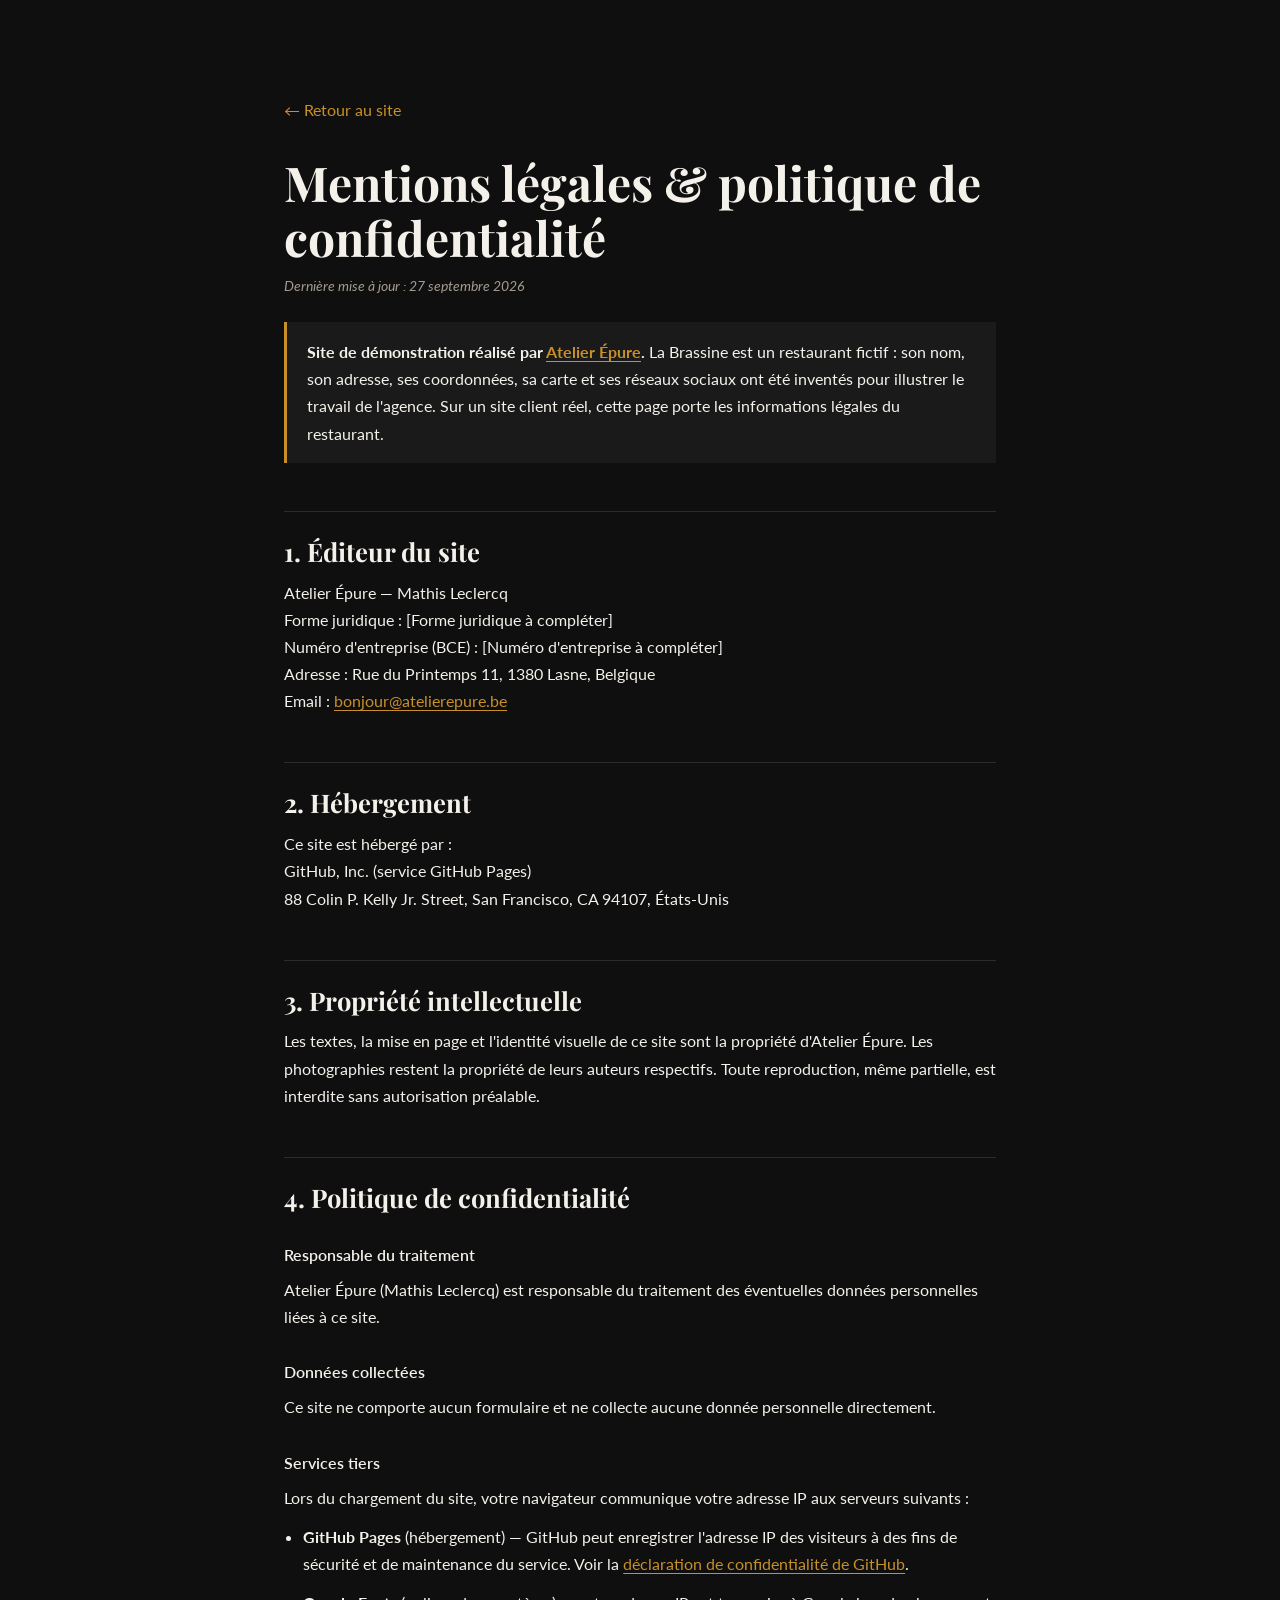
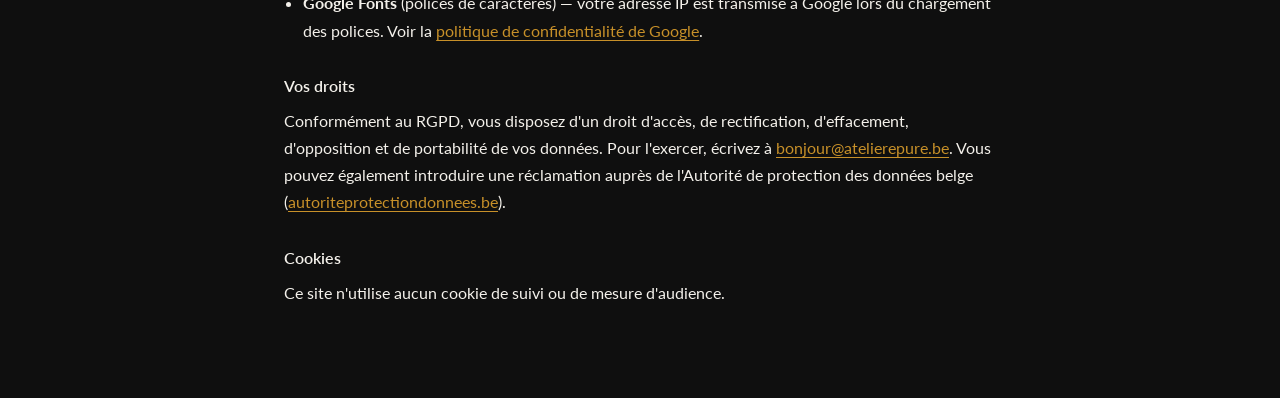
==== mentions-legales.html @ 1005c902 "Ajout mentions légales & politique de confidentialité (RGPD) Nouvelle page mentions-legales.html + l" ====
<!DOCTYPE html>
<html lang="fr">
<head>
  <meta charset="UTF-8">
  <meta name="viewport" content="width=device-width, initial-scale=1.0">
  <title>Mentions légales & confidentialité — La Brassine</title>
  <meta name="description" content="Mentions légales et politique de confidentialité du site de démonstration La Brassine, réalisé par Atelier Épure.">
  <meta name="robots" content="noindex, follow">

  <link rel="icon" type="image/png" href="assets/favicon.png?v=3">
  <link rel="preconnect" href="https://fonts.googleapis.com">
  <link rel="preconnect" href="https://fonts.gstatic.com" crossorigin>
  <link href="https://fonts.googleapis.com/css2?family=Yeseva+One&family=Playfair+Display:wght@400;500;600&family=Lato:wght@400;700&display=swap" rel="stylesheet">
  <link rel="stylesheet" href="styles.css?v=6">

  <style>
    /* Page légale : texte long, pas de mise en page hero — sobre par design, reprend les tokens du site */
    body { background: var(--background); color: var(--foreground); }
    .legal-page { max-width: 760px; margin: 0 auto; padding: 96px 24px 80px; line-height: 1.7; font-family: var(--font-body); }
    .legal-page a { color: var(--primary); text-decoration: underline; text-underline-offset: 3px; }
    .legal-page .retour { display: inline-block; margin-bottom: 32px; text-decoration: none; }
    .legal-page h1 { font-family: var(--font-display); font-size: clamp(2rem, 5vw, 3rem); line-height: 1.15; margin: 0 0 8px; }
    .legal-page h2 { font-family: var(--font-display); font-size: 1.6rem; line-height: 1.2; margin: 48px 0 12px; padding-top: 24px; border-top: 1px solid hsl(36 30% 94% / .12); }
    .legal-page h3 { font-family: var(--font-body); font-size: 1rem; font-weight: 600; margin: 28px 0 8px; }
    .legal-page p, .legal-page li { margin: 0 0 12px; }
    .legal-page ul { padding-left: 1.2em; list-style: disc; }
    .legal-page .maj { color: var(--muted-foreground); font-size: .9rem; }
    .legal-page .demo-note { background: var(--card); border-left: 3px solid var(--primary); padding: 16px 20px; margin: 24px 0 8px; }
  </style>
</head>
<body>

  <main class="legal-page">
    <a href="index.html" class="retour">&larr; Retour au site</a>

    <h1>Mentions légales & politique de confidentialité</h1>
    <p class="maj"><em>Dernière mise à jour : 27 septembre 2026</em></p>

    <p class="demo-note">
      <strong>Site de démonstration réalisé par <a href="https://atelier-epure.github.io/atelier-epure-landing/">Atelier Épure</a>.</strong>
      La Brassine est un restaurant fictif : son nom, son adresse, ses coordonnées, sa carte et ses réseaux sociaux ont été
      inventés pour illustrer le travail de l'agence. Sur un site client réel, cette page porte les informations légales
      du restaurant.
    </p>

    <h2>1. Éditeur du site</h2>
    <p>
      Atelier Épure — Mathis Leclercq<br>
      Forme juridique : [Forme juridique à compléter]<br>
      Numéro d'entreprise (BCE) : [Numéro d'entreprise à compléter]<br>
      Adresse : Rue du Printemps 11, 1380 Lasne, Belgique<br>
      Email : <a href="mailto:bonjour@atelierepure.be">bonjour@atelierepure.be</a>
    </p>

    <h2>2. Hébergement</h2>
    <p>
      Ce site est hébergé par :<br>
      GitHub, Inc. (service GitHub Pages)<br>
      88 Colin P. Kelly Jr. Street, San Francisco, CA 94107, États-Unis
    </p>

    <h2>3. Propriété intellectuelle</h2>
    <p>
      Les textes, la mise en page et l'identité visuelle de ce site sont la propriété d'Atelier Épure. Les photographies
      restent la propriété de leurs auteurs respectifs. Toute reproduction, même partielle, est interdite sans
      autorisation préalable.
    </p>

    <h2>4. Politique de confidentialité</h2>

    <h3>Responsable du traitement</h3>
    <p>Atelier Épure (Mathis Leclercq) est responsable du traitement des éventuelles données personnelles liées à ce site.</p>

    <h3>Données collectées</h3>
    <p>Ce site ne comporte aucun formulaire et ne collecte aucune donnée personnelle directement.</p>
    

    <h3>Services tiers</h3>
    <p>Lors du chargement du site, votre navigateur communique votre adresse IP aux serveurs suivants :</p>
    <ul>
      <li><strong>GitHub Pages</strong> (hébergement) — GitHub peut enregistrer l'adresse IP des visiteurs à des fins de sécurité et de maintenance du service. Voir la <a href="https://docs.github.com/fr/site-policy/privacy-policies/github-general-privacy-statement" target="_blank" rel="noopener">déclaration de confidentialité de GitHub</a>.</li>
      <li><strong>Google Fonts</strong> (polices de caractères) — votre adresse IP est transmise à Google lors du chargement des polices. Voir la <a href="https://policies.google.com/privacy" target="_blank" rel="noopener">politique de confidentialité de Google</a>.</li>
    </ul>

    <h3>Vos droits</h3>
    <p>
      Conformément au RGPD, vous disposez d'un droit d'accès, de rectification, d'effacement, d'opposition et de
      portabilité de vos données. Pour l'exercer, écrivez à <a href="mailto:bonjour@atelierepure.be">bonjour@atelierepure.be</a>.
      Vous pouvez également introduire une réclamation auprès de l'Autorité de protection des données belge
      (<a href="https://www.autoriteprotectiondonnees.be" target="_blank" rel="noopener">autoriteprotectiondonnees.be</a>).
    </p>

    <h3>Cookies</h3>
    <p>Ce site n'utilise aucun cookie de suivi ou de mesure d'audience.</p>
  </main>

</body>
</html>
---- styles.css ----
/* ============================================================
   LA BRASSINE — Brasserie traditionnelle, Outremeuse (Liège)
   Reproduction statique fidèle du site Base44 d'origine.
   Mood : Brasserie sombre & dorée (moody / immersive / elegant)
   Stack : HTML/CSS/JS vanilla. Zéro dépendance runtime fragile.
   ============================================================ */

/* ---------- Design tokens (extraits fidèlement du site) ----------
   Note : le site Base44 d'origine utilisait une police display "Romano
   Revival" (fichier .otf incomplet/non réutilisable). On la remplace par
   Playfair Display, serif éditorial proche de l'esprit, rendu fiable. */
:root {
  --background: hsl(0 0% 5.9%);          /* quasi-noir */
  --foreground: hsl(36 30% 94%);         /* crème chaud */
  --primary: hsl(39 66% 47%);            /* or / laiton ~#C7921F */
  --primary-foreground: hsl(0 0% 5.9%);
  --card: hsl(0 0% 10.2%);               /* gris très sombre */
  --muted: hsl(0 0% 14.9%);
  --muted-foreground: hsl(36 10% 60%);   /* beige éteint */
  --border: hsl(39 66% 47%);
  --secondary: hsl(0 0% 14.9%);

  --font-display: "Playfair Display", Georgia, serif;
  --font-romano: "Yeseva One", "Playfair Display", Georgia, serif;
  --font-body: "Lato", system-ui, sans-serif;

  --maxw: 1280px;
}

/* ---------- Reset ---------- */
*, *::before, *::after { box-sizing: border-box; margin: 0; padding: 0; }
html { scroll-behavior: smooth; -webkit-text-size-adjust: 100%; }
body {
  background: var(--background);
  color: var(--foreground);
  font-family: var(--font-body);
  font-weight: 400;
  line-height: 1.6;
  overflow-x: hidden;
  -webkit-font-smoothing: antialiased;
}
img { display: block; max-width: 100%; }
a { color: inherit; text-decoration: none; }
ul { list-style: none; }

.container { width: 100%; max-width: var(--maxw); margin-inline: auto; padding-inline: 1.5rem; }
@media (min-width: 768px) { .container { padding-inline: 2.5rem; } }

/* Labels / sur-titres en Lato espacé */
.eyebrow {
  font-family: var(--font-body);
  font-size: .7rem;
  letter-spacing: .3em;
  text-transform: uppercase;
  color: var(--primary);
}

/* ============================================================
   NAV
   ============================================================ */
.nav {
  position: fixed; top: 0; left: 0; right: 0; z-index: 100;
  display: flex; align-items: center; justify-content: space-between;
  height: 4rem; padding-inline: 1.5rem;
  transition: background-color .4s ease, backdrop-filter .4s ease, height .4s ease;
}
@media (min-width: 768px) { .nav { height: 5rem; padding-inline: 2.5rem; } }
.nav.scrolled {
  background: hsl(0 0% 5.9% / .92);
  backdrop-filter: blur(8px);
  border-bottom: 1px solid hsl(39 66% 47% / .18);
}
.nav-logo {
  display: flex; align-items: center; gap: .65rem;
  font-family: var(--font-display);
  font-size: 1.15rem; letter-spacing: .18em; color: var(--primary);
}
.nav-logo img { height: 34px; width: auto; }
.nav-links { display: none; align-items: center; gap: 2.5rem; }
@media (min-width: 900px) { .nav-links { display: flex; } }
.nav-links a {
  font-size: .72rem; letter-spacing: .2em; text-transform: uppercase;
  color: var(--foreground); position: relative; padding-bottom: 2px;
}
.nav-links a::after {
  content: ""; position: absolute; left: 0; bottom: 0; height: 1px; width: 0;
  background: var(--primary); transition: width .35s ease;
}
.nav-links a:hover { color: var(--primary); }
.nav-links a:hover::after { width: 100%; }
.nav-cta {
  font-size: .72rem; letter-spacing: .2em; text-transform: uppercase;
  border: 1px solid var(--primary); color: var(--primary);
  padding: .65rem 1.4rem; transition: all .4s ease;
}
.nav-cta:hover { background: var(--primary); color: var(--primary-foreground); }
@media (max-width: 899px) { .nav-cta { display: none; } }

/* Burger mobile */
.nav-burger { display: flex; flex-direction: column; gap: 5px; padding: .4rem; background: none; border: 0; cursor: pointer; }
@media (min-width: 900px) { .nav-burger { display: none; } }
.nav-burger span { display: block; width: 24px; height: 2px; background: var(--foreground); transition: transform .3s ease, opacity .3s ease; }
.nav-burger.open span:nth-child(1) { transform: translateY(7px) rotate(45deg); }
.nav-burger.open span:nth-child(2) { opacity: 0; }
.nav-burger.open span:nth-child(3) { transform: translateY(-7px) rotate(-45deg); }

.mobile-menu {
  position: fixed; inset: 0; z-index: 99;
  background: hsl(0 0% 5.9% / .98); backdrop-filter: blur(6px);
  display: flex; flex-direction: column; align-items: center; justify-content: center; gap: 2rem;
  opacity: 0; pointer-events: none; transition: opacity .4s ease;
}
.mobile-menu.open { opacity: 1; pointer-events: auto; }
.mobile-menu a {
  font-family: var(--font-display); font-size: 1.6rem; letter-spacing: .12em;
  color: var(--foreground);
}
.mobile-menu a:hover { color: var(--primary); }

/* ============================================================
   HERO — carrousel d'images en fondu + overlay sombre
   ============================================================ */
.hero {
  position: relative; height: 100svh; min-height: 600px;
  width: 100%; overflow: hidden;
}
.hero-slides { position: absolute; inset: 0; }
.hero-slide {
  position: absolute; inset: 0;
  background-size: cover; background-position: center;
  opacity: 0; transition: opacity 1s ease-in-out;
  will-change: opacity;
}
.hero-slide.active { opacity: 1; }
.hero-overlay {
  position: absolute; inset: 0;
  background: linear-gradient(to bottom, hsl(0 0% 4% / .55) 0%, hsl(0 0% 4% / .35) 40%, hsl(0 0% 4% / .8) 100%);
}
.hero-inner {
  position: relative; z-index: 2; height: 100%;
  display: flex; flex-direction: column; justify-content: space-between;
  padding: 5rem 1.5rem 2.5rem;
}
@media (min-width: 768px) { .hero-inner { padding: 6rem 2.5rem 3rem; } }

.hero-top { display: flex; align-items: flex-start; justify-content: space-between; }
.hero-tag {
  display: inline-flex; align-items: center; gap: .8rem;
  font-size: .65rem; letter-spacing: .3em; text-transform: uppercase; color: var(--primary);
}
.hero-tag::before { content: ""; width: 3rem; height: 1px; background: var(--primary); }
.hero-reserve {
  font-size: .65rem; letter-spacing: .2em; text-transform: uppercase;
  border: 1px solid var(--primary); color: var(--primary);
  padding: .55rem 1.2rem; transition: all .5s ease;
}
.hero-reserve:hover { background: var(--primary); color: var(--primary-foreground); }

.hero-center { flex: 1; display: flex; flex-direction: column; align-items: center; justify-content: center; text-align: center; gap: 1.25rem; }
.hero-title {
  font-family: var(--font-romano);
  font-weight: 400;
  line-height: 1.05;
  letter-spacing: .02em;
  color: var(--foreground);
  text-shadow: 0 2px 30px hsl(0 0% 0% / .5);
  font-size: clamp(3rem, 9vw, 8rem);
  max-width: 18ch;
}
.hero-subtitle {
  font-family: var(--font-body);
  font-weight: 300;
  line-height: 1.4;
  letter-spacing: .04em;
  color: var(--foreground);
  text-shadow: 0 2px 20px hsl(0 0% 0% / .6);
  font-size: clamp(1rem, 2.2vw, 1.5rem);
  max-width: 42ch;
}

.hero-stats {
  display: flex; flex-wrap: wrap; gap: 2rem 3rem;
  border-top: 1px solid hsl(39 66% 47% / .35); padding-top: 1.5rem;
}
.hero-stat { display: flex; flex-direction: column; gap: .15rem; }
.hero-stat .num {
  font-family: var(--font-display); font-size: 1.8rem; color: var(--primary);
  font-variant-numeric: tabular-nums;
}
.hero-stat .lbl { font-size: .62rem; letter-spacing: .25em; text-transform: uppercase; color: var(--muted-foreground); }

/* ============================================================
   SECTION GÉNÉRIQUE
   ============================================================ */
.section { padding-block: 6rem; }
@media (min-width: 768px) { .section { padding-block: 9rem; } }
.section-title {
  font-family: var(--font-romano);
  font-weight: 400;
  letter-spacing: .04em;
  color: var(--primary);
  font-size: clamp(2rem, 4.5vw, 3.5rem);
  line-height: 1.1;
}
.romano-title {
  font-family: var(--font-romano); font-weight: 400;
  font-size: clamp(3rem, 5vw, 4.5rem); line-height: 1; letter-spacing: .02em;
  color: var(--foreground);
}

/* ---------- À PROPOS (2 colonnes asymétriques) ---------- */
.about { background: var(--background); }
.about-grid { display: grid; grid-template-columns: 1fr; gap: 3rem; align-items: center; }
@media (min-width: 768px) { .about-grid { grid-template-columns: 1.1fr .9fr; gap: 5rem; } }
.about-text h2 { margin-bottom: 2rem; }
.about-text p { color: hsl(36 30% 94% / .72); margin-bottom: 1.4rem; font-size: 1.02rem; line-height: 1.85; }
.about-img {
  position: relative; aspect-ratio: 4/5; overflow: hidden;
  border: 1px solid hsl(39 66% 47% / .25);
}
.about-img img { width: 100%; height: 100%; object-fit: cover; filter: brightness(.92) saturate(1.05); }

/* ---------- BANDE VISUELLE (respiration) ---------- */
.band {
  position: relative; height: 55vh; min-height: 360px; width: 100%;
  background-image: linear-gradient(hsl(0 0% 4% / .45), hsl(0 0% 4% / .45)), url("assets/photos/band-carte.jpg");
  background-size: cover; background-position: center; background-attachment: fixed;
  display: flex; align-items: center; justify-content: center; text-align: center;
}
@media (max-width: 768px) { .band { background-attachment: scroll; } }
.band h2 { text-shadow: 0 2px 24px hsl(0 0% 0% / .6); }

/* ---------- MENU ---------- */
.menu { background: var(--background); }
.menu-head { text-align: center; margin-bottom: 4rem; }
.menu-group { margin-bottom: 4rem; }
.menu-group__title { margin-bottom: 1.75rem; }
.menu-list { display: grid; grid-template-columns: 1fr; gap: .25rem; }
@media (min-width: 768px) { .menu-list { grid-template-columns: 1fr 1fr; gap: .25rem 4rem; } }
.menu-item {
  display: flex; align-items: baseline; justify-content: space-between; gap: 1rem;
  padding: 1rem .5rem; border-bottom: 1px solid hsl(36 30% 94% / .08);
  transition: transform .25s ease, background-color .25s ease, padding .25s ease;
  border-radius: 3px;
}
.menu-item:hover { transform: translateY(-2px); background: hsl(39 66% 47% / .07); padding-inline: 1rem; }
.menu-item__main { min-width: 0; }
.menu-item__name { font-family: var(--font-display); font-size: 1.12rem; color: var(--foreground); transition: color .3s ease; }
.menu-item:hover .menu-item__name { color: var(--primary); }
.menu-item__desc { font-size: .85rem; color: var(--muted-foreground); margin-top: .2rem; }
.menu-item__price { font-family: var(--font-body); font-weight: 700; font-size: .95rem; letter-spacing: .04em; color: var(--primary); white-space: nowrap; flex-shrink: 0; }

/* ---------- AVIS ---------- */
.reviews { background: var(--card); }
.reviews-head { text-align: center; margin-bottom: 3.5rem; }
.reviews-grid { display: grid; grid-template-columns: 1fr; gap: 2rem; }
@media (min-width: 768px) { .reviews-grid { grid-template-columns: repeat(3, 1fr); } }
.review {
  background: var(--background); border: 1px solid hsl(39 66% 47% / .18);
  padding: 2rem; display: flex; flex-direction: column;
}
.review__head { display: flex; align-items: center; gap: 1rem; margin-bottom: 1.25rem; }
.review__avatar { width: 56px; height: 56px; border-radius: 50%; object-fit: cover; border: 2px solid var(--primary); }
.review__name { font-family: var(--font-display); font-size: 1.05rem; color: var(--foreground); }
.review__stars { color: var(--primary); font-size: .85rem; letter-spacing: .15em; }
.review__text { color: hsl(36 30% 94% / .7); font-size: .95rem; line-height: 1.7; font-style: italic; }

/* ---------- CONTACT + HORAIRES ---------- */
.contact { background: var(--background); }
.contact-grid { display: grid; grid-template-columns: 1fr; gap: 3.5rem; }
@media (min-width: 900px) { .contact-grid { grid-template-columns: 1fr 1fr; gap: 5rem; } }
.contact-block + .contact-block { margin-top: 3rem; }
.contact h2 { margin-bottom: 2rem; }
.contact h3 { font-family: var(--font-display); font-size: 1.5rem; color: var(--primary); margin-bottom: 1.25rem; }
.contact address { font-style: normal; color: hsl(36 30% 94% / .8); line-height: 2; }
.contact address a:hover { color: var(--primary); }
.contact .addr-strong { font-family: var(--font-display); font-size: 1.15rem; color: var(--foreground); margin-bottom: .25rem; }
.contact .addr-sub { font-size: .82rem; color: var(--muted-foreground); letter-spacing: .04em; }
.horaires { display: grid; grid-template-columns: auto 1fr; gap: .65rem 2rem; }
.horaires dt { color: var(--foreground); font-weight: 700; font-size: .9rem; }
.horaires dd { color: var(--muted-foreground); font-size: .9rem; text-align: right; }
.horaires .closed { color: var(--primary); }
.contact-social { display: flex; flex-direction: column; justify-content: center; }
.contact-social p { color: var(--muted-foreground); line-height: 1.7; margin-bottom: 2rem; max-width: 34ch; }
.social-links { display: flex; flex-direction: column; gap: 1rem; }
.social-link {
  display: flex; align-items: center; gap: 1rem;
  padding: 1rem 1.25rem;
  border: 1px solid hsl(39 66% 47% / .25);
  border-radius: 4px;
  color: var(--foreground);
  font-family: var(--font-display); font-size: 1.05rem; letter-spacing: .03em;
  transition: border-color .25s, color .25s, background .25s, transform .25s;
}
.social-link svg { color: var(--primary); flex-shrink: 0; transition: transform .25s; }
.social-link:hover { border-color: var(--primary); background: hsl(39 66% 47% / .08); transform: translateX(4px); }
.social-link:hover svg { transform: scale(1.12); }

/* ---------- FOOTER ---------- */
.footer { background: var(--card); padding-block: 4rem 2rem; border-top: 1px solid hsl(39 66% 47% / .18); }
.footer-grid { display: grid; grid-template-columns: 1fr; gap: 2.5rem; align-items: start; }
@media (min-width: 768px) { .footer-grid { grid-template-columns: 1.5fr 1fr 1fr; } }
.footer-brand { display: flex; align-items: center; gap: .75rem; font-family: var(--font-display); font-size: 1.3rem; letter-spacing: .15em; color: var(--primary); margin-bottom: 1rem; }
.footer-brand img { height: 40px; }
.footer p { color: var(--muted-foreground); font-size: .9rem; max-width: 32ch; }
.footer h4 { font-size: .7rem; letter-spacing: .25em; text-transform: uppercase; color: var(--primary); margin-bottom: 1rem; }
.footer ul li { margin-bottom: .55rem; }
.footer ul a { color: hsl(36 30% 94% / .75); font-size: .9rem; }
.footer ul a:hover { color: var(--primary); }
.footer-bottom { margin-top: 3rem; padding-top: 1.5rem; border-top: 1px solid hsl(36 30% 94% / .08); text-align: center; color: var(--muted-foreground); font-size: .78rem; letter-spacing: .05em; }

/* ============================================================
   ANIMATIONS (vanilla, niveau studio)
   ============================================================ */
.counter[data-target] { font-variant-numeric: tabular-nums; }

.reveal-words .word {
  display: inline-block; opacity: 0; transform: translateY(24px);
  transition: opacity .6s cubic-bezier(.22,1,.36,1), transform .6s cubic-bezier(.22,1,.36,1);
  transition-delay: calc(var(--i, 0) * 90ms);
}
.reveal-words.visible .word { opacity: 1; transform: translateY(0); }

[data-fade] { opacity: 0; transform: translateY(28px); transition: opacity .9s ease, transform .9s ease; }
[data-fade].visible { opacity: 1; transform: translateY(0); }

@media (prefers-reduced-motion: reduce) {
  .hero-slide, .reveal-words .word, [data-fade], .menu-item, .about-img img {
    transition: none !important; animation: none !important; transform: none !important;
  }
  .reveal-words .word, [data-fade] { opacity: 1; }
  html { scroll-behavior: auto; }
}
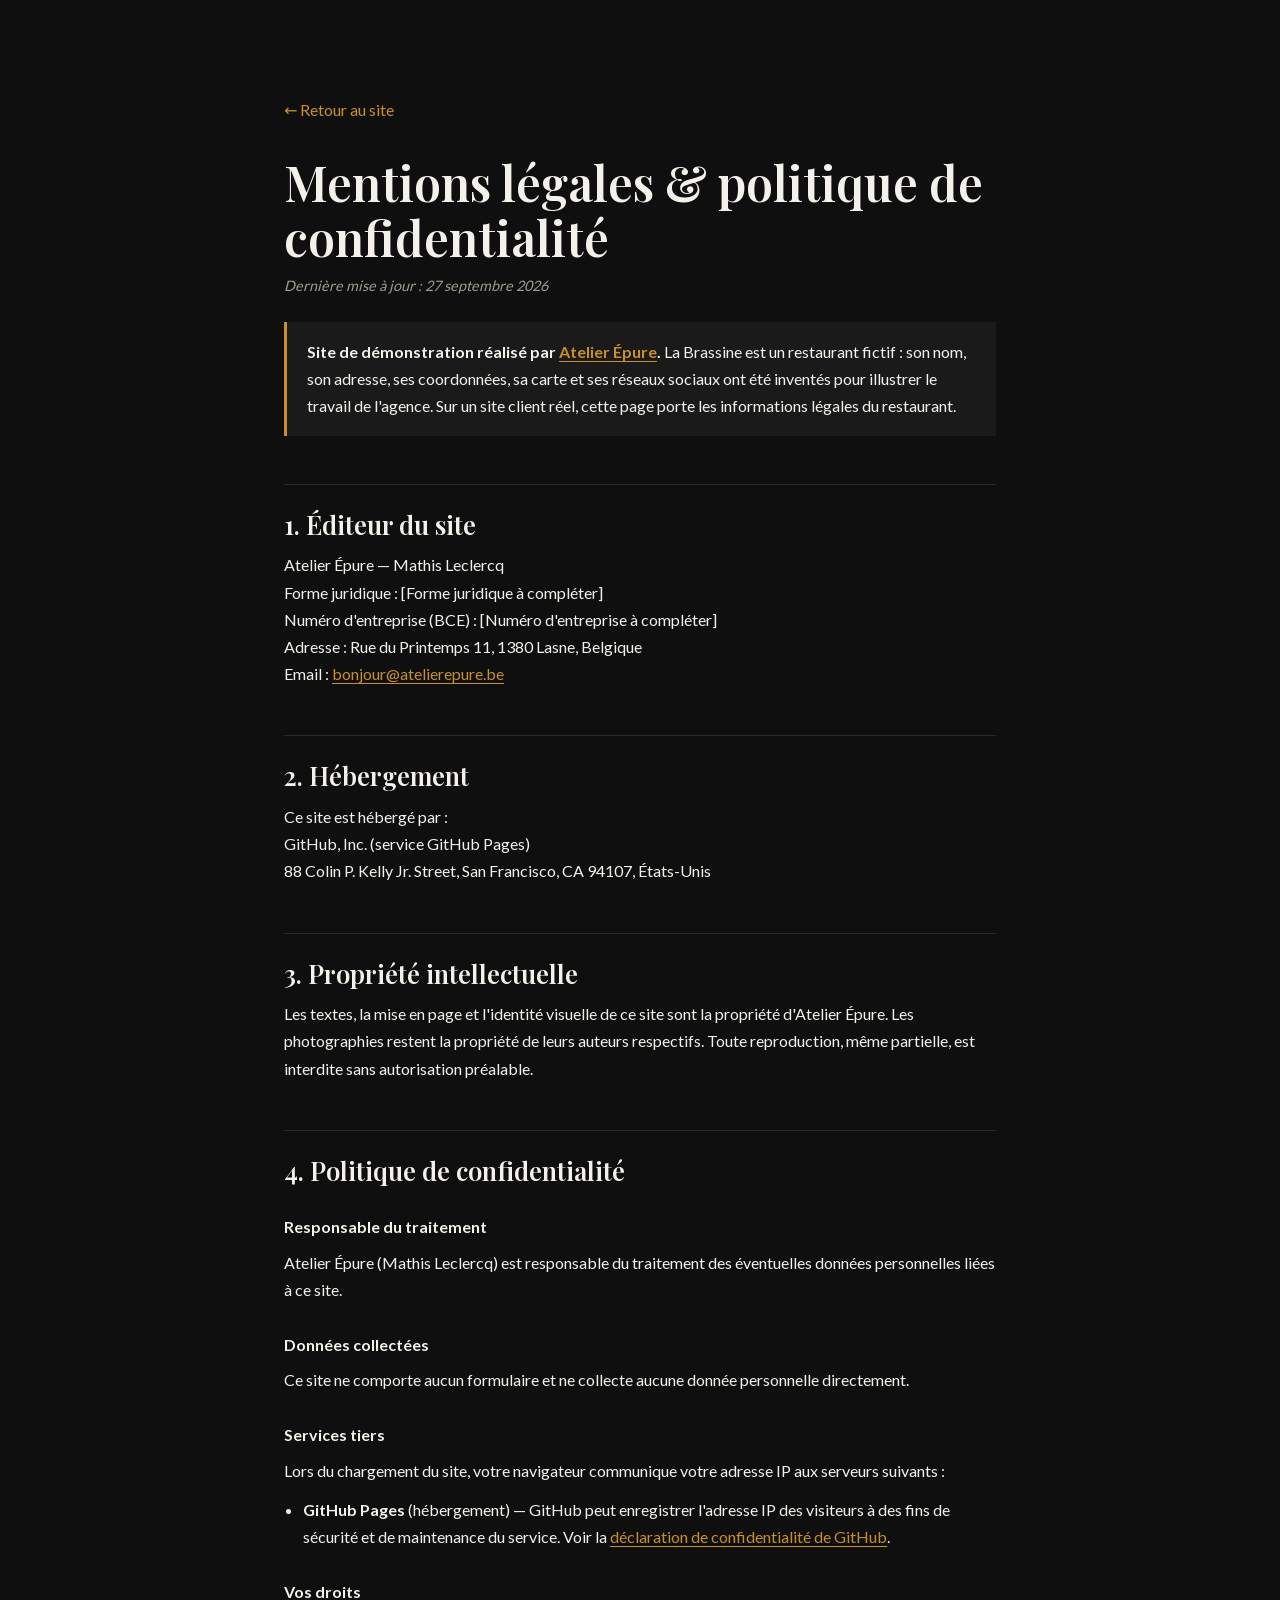
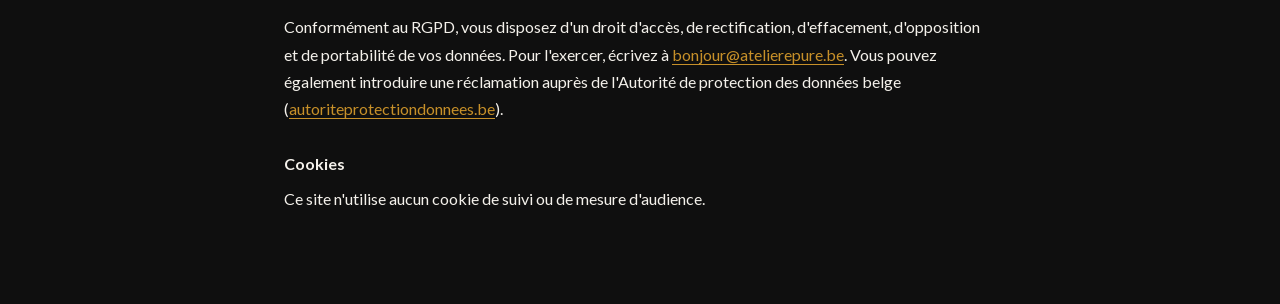
==== commit 4c9b9eae: "Polices auto-hébergées (RGPD) — plus d'appel à Google Fonts / Fontshare Polices téléchargées dans as" ====
--- a/mentions-legales.html
+++ b/mentions-legales.html
@@ -8,9 +8,7 @@
   <meta name="robots" content="noindex, follow">
 
   <link rel="icon" type="image/png" href="assets/favicon.png?v=3">
-  <link rel="preconnect" href="https://fonts.googleapis.com">
-  <link rel="preconnect" href="https://fonts.gstatic.com" crossorigin>
-  <link href="https://fonts.googleapis.com/css2?family=Yeseva+One&family=Playfair+Display:wght@400;500;600&family=Lato:wght@400;700&display=swap" rel="stylesheet">
+  <link rel="stylesheet" href="assets/fonts/fonts.css?v=1">
   <link rel="stylesheet" href="styles.css?v=6">
 
   <style>
@@ -79,7 +77,6 @@
     <p>Lors du chargement du site, votre navigateur communique votre adresse IP aux serveurs suivants :</p>
     <ul>
       <li><strong>GitHub Pages</strong> (hébergement) — GitHub peut enregistrer l'adresse IP des visiteurs à des fins de sécurité et de maintenance du service. Voir la <a href="https://docs.github.com/fr/site-policy/privacy-policies/github-general-privacy-statement" target="_blank" rel="noopener">déclaration de confidentialité de GitHub</a>.</li>
-      <li><strong>Google Fonts</strong> (polices de caractères) — votre adresse IP est transmise à Google lors du chargement des polices. Voir la <a href="https://policies.google.com/privacy" target="_blank" rel="noopener">politique de confidentialité de Google</a>.</li>
     </ul>
 
     <h3>Vos droits</h3>
--- a/assets/fonts/fonts.css
+++ b/assets/fonts/fonts.css
@@ -0,0 +1,97 @@
+/* Polices auto-hébergées — générées par resto-site-builder/scripts/self-host-fonts.py */
+@font-face {
+  font-family: 'Lato';
+  font-style: normal;
+  font-weight: 400;
+  font-display: swap;
+  src: url('lato-400-latin-ext.woff2') format('woff2');
+  unicode-range: U+0100-02BA, U+02BD-02C5, U+02C7-02CC, U+02CE-02D7, U+02DD-02FF, U+0304, U+0308, U+0329, U+1D00-1DBF, U+1E00-1E9F, U+1EF2-1EFF, U+2020, U+20A0-20AB, U+20AD-20C0, U+2113, U+2C60-2C7F, U+A720-A7FF;
+}
+@font-face {
+  font-family: 'Lato';
+  font-style: normal;
+  font-weight: 400;
+  font-display: swap;
+  src: url('lato-400-latin.woff2') format('woff2');
+  unicode-range: U+0000-00FF, U+0131, U+0152-0153, U+02BB-02BC, U+02C6, U+02DA, U+02DC, U+0304, U+0308, U+0329, U+2000-206F, U+20AC, U+2122, U+2191, U+2193, U+2212, U+2215, U+FEFF, U+FFFD;
+}
+@font-face {
+  font-family: 'Lato';
+  font-style: normal;
+  font-weight: 700;
+  font-display: swap;
+  src: url('lato-700-latin-ext.woff2') format('woff2');
+  unicode-range: U+0100-02BA, U+02BD-02C5, U+02C7-02CC, U+02CE-02D7, U+02DD-02FF, U+0304, U+0308, U+0329, U+1D00-1DBF, U+1E00-1E9F, U+1EF2-1EFF, U+2020, U+20A0-20AB, U+20AD-20C0, U+2113, U+2C60-2C7F, U+A720-A7FF;
+}
+@font-face {
+  font-family: 'Lato';
+  font-style: normal;
+  font-weight: 700;
+  font-display: swap;
+  src: url('lato-700-latin.woff2') format('woff2');
+  unicode-range: U+0000-00FF, U+0131, U+0152-0153, U+02BB-02BC, U+02C6, U+02DA, U+02DC, U+0304, U+0308, U+0329, U+2000-206F, U+20AC, U+2122, U+2191, U+2193, U+2212, U+2215, U+FEFF, U+FFFD;
+}
+@font-face {
+  font-family: 'Playfair Display';
+  font-style: normal;
+  font-weight: 400;
+  font-display: swap;
+  src: url('playfair-display-400-latin-ext.woff2') format('woff2');
+  unicode-range: U+0100-02BA, U+02BD-02C5, U+02C7-02CC, U+02CE-02D7, U+02DD-02FF, U+0304, U+0308, U+0329, U+1D00-1DBF, U+1E00-1E9F, U+1EF2-1EFF, U+2020, U+20A0-20AB, U+20AD-20C0, U+2113, U+2C60-2C7F, U+A720-A7FF;
+}
+@font-face {
+  font-family: 'Playfair Display';
+  font-style: normal;
+  font-weight: 400;
+  font-display: swap;
+  src: url('playfair-display-400-latin.woff2') format('woff2');
+  unicode-range: U+0000-00FF, U+0131, U+0152-0153, U+02BB-02BC, U+02C6, U+02DA, U+02DC, U+0304, U+0308, U+0329, U+2000-206F, U+20AC, U+2122, U+2191, U+2193, U+2212, U+2215, U+FEFF, U+FFFD;
+}
+@font-face {
+  font-family: 'Playfair Display';
+  font-style: normal;
+  font-weight: 500;
+  font-display: swap;
+  src: url('playfair-display-400-latin-ext.woff2') format('woff2');
+  unicode-range: U+0100-02BA, U+02BD-02C5, U+02C7-02CC, U+02CE-02D7, U+02DD-02FF, U+0304, U+0308, U+0329, U+1D00-1DBF, U+1E00-1E9F, U+1EF2-1EFF, U+2020, U+20A0-20AB, U+20AD-20C0, U+2113, U+2C60-2C7F, U+A720-A7FF;
+}
+@font-face {
+  font-family: 'Playfair Display';
+  font-style: normal;
+  font-weight: 500;
+  font-display: swap;
+  src: url('playfair-display-400-latin.woff2') format('woff2');
+  unicode-range: U+0000-00FF, U+0131, U+0152-0153, U+02BB-02BC, U+02C6, U+02DA, U+02DC, U+0304, U+0308, U+0329, U+2000-206F, U+20AC, U+2122, U+2191, U+2193, U+2212, U+2215, U+FEFF, U+FFFD;
+}
+@font-face {
+  font-family: 'Playfair Display';
+  font-style: normal;
+  font-weight: 600;
+  font-display: swap;
+  src: url('playfair-display-400-latin-ext.woff2') format('woff2');
+  unicode-range: U+0100-02BA, U+02BD-02C5, U+02C7-02CC, U+02CE-02D7, U+02DD-02FF, U+0304, U+0308, U+0329, U+1D00-1DBF, U+1E00-1E9F, U+1EF2-1EFF, U+2020, U+20A0-20AB, U+20AD-20C0, U+2113, U+2C60-2C7F, U+A720-A7FF;
+}
+@font-face {
+  font-family: 'Playfair Display';
+  font-style: normal;
+  font-weight: 600;
+  font-display: swap;
+  src: url('playfair-display-400-latin.woff2') format('woff2');
+  unicode-range: U+0000-00FF, U+0131, U+0152-0153, U+02BB-02BC, U+02C6, U+02DA, U+02DC, U+0304, U+0308, U+0329, U+2000-206F, U+20AC, U+2122, U+2191, U+2193, U+2212, U+2215, U+FEFF, U+FFFD;
+}
+@font-face {
+  font-family: 'Yeseva One';
+  font-style: normal;
+  font-weight: 400;
+  font-display: swap;
+  src: url('yeseva-one-400-latin-ext.woff2') format('woff2');
+  unicode-range: U+0100-02BA, U+02BD-02C5, U+02C7-02CC, U+02CE-02D7, U+02DD-02FF, U+0304, U+0308, U+0329, U+1D00-1DBF, U+1E00-1E9F, U+1EF2-1EFF, U+2020, U+20A0-20AB, U+20AD-20C0, U+2113, U+2C60-2C7F, U+A720-A7FF;
+}
+@font-face {
+  font-family: 'Yeseva One';
+  font-style: normal;
+  font-weight: 400;
+  font-display: swap;
+  src: url('yeseva-one-400-latin.woff2') format('woff2');
+  unicode-range: U+0000-00FF, U+0131, U+0152-0153, U+02BB-02BC, U+02C6, U+02DA, U+02DC, U+0304, U+0308, U+0329, U+2000-206F, U+20AC, U+2122, U+2191, U+2193, U+2212, U+2215, U+FEFF, U+FFFD;
+}
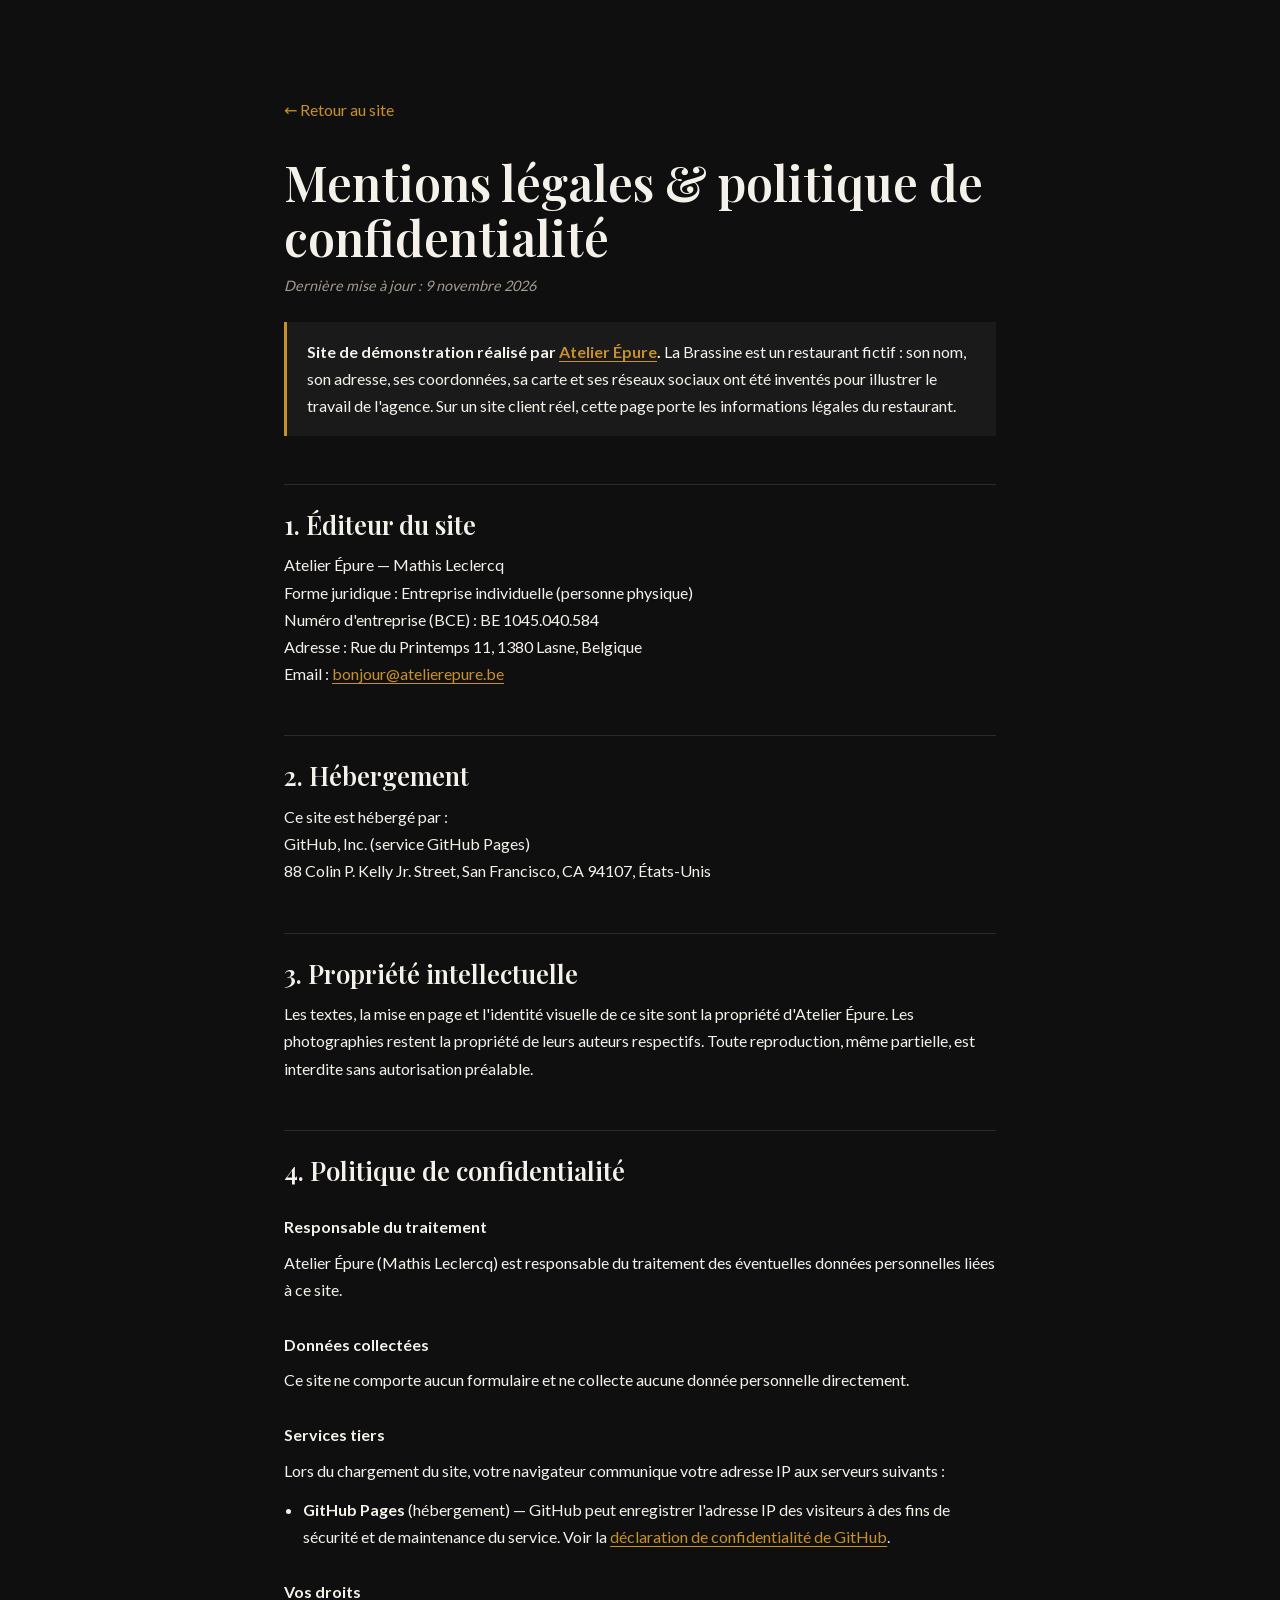
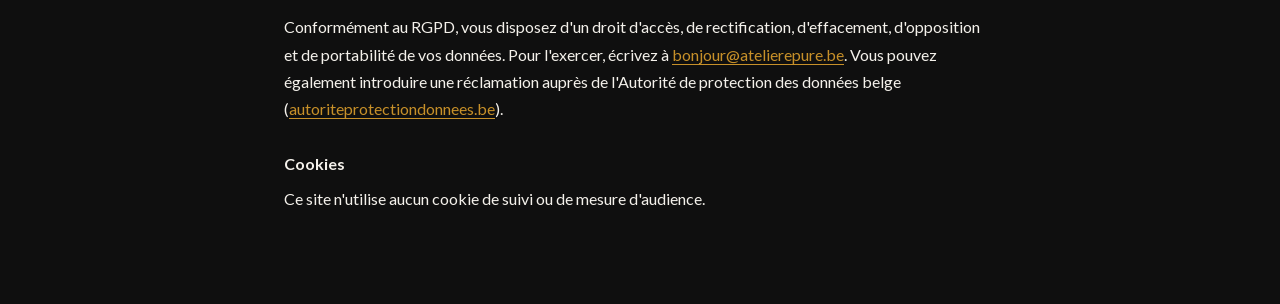
==== commit 5d7bd321: "Mentions légales : ajout n° BCE, forme juridique et coordonnées Co-Authored-By: Claude Sonnet 5.5 <n" ====
--- a/mentions-legales.html
+++ b/mentions-legales.html
@@ -32,7 +32,7 @@
     <a href="index.html" class="retour">&larr; Retour au site</a>
 
     <h1>Mentions légales & politique de confidentialité</h1>
-    <p class="maj"><em>Dernière mise à jour : 27 septembre 2026</em></p>
+    <p class="maj"><em>Dernière mise à jour : 9 novembre 2026</em></p>
 
     <p class="demo-note">
       <strong>Site de démonstration réalisé par <a href="https://atelier-epure.github.io/atelier-epure-landing/">Atelier Épure</a>.</strong>
@@ -44,8 +44,8 @@
     <h2>1. Éditeur du site</h2>
     <p>
       Atelier Épure — Mathis Leclercq<br>
-      Forme juridique : [Forme juridique à compléter]<br>
-      Numéro d'entreprise (BCE) : [Numéro d'entreprise à compléter]<br>
+      Forme juridique : Entreprise individuelle (personne physique)<br>
+      Numéro d'entreprise (BCE) : BE 1045.040.584<br>
       Adresse : Rue du Printemps 11, 1380 Lasne, Belgique<br>
       Email : <a href="mailto:bonjour@atelierepure.be">bonjour@atelierepure.be</a>
     </p>
